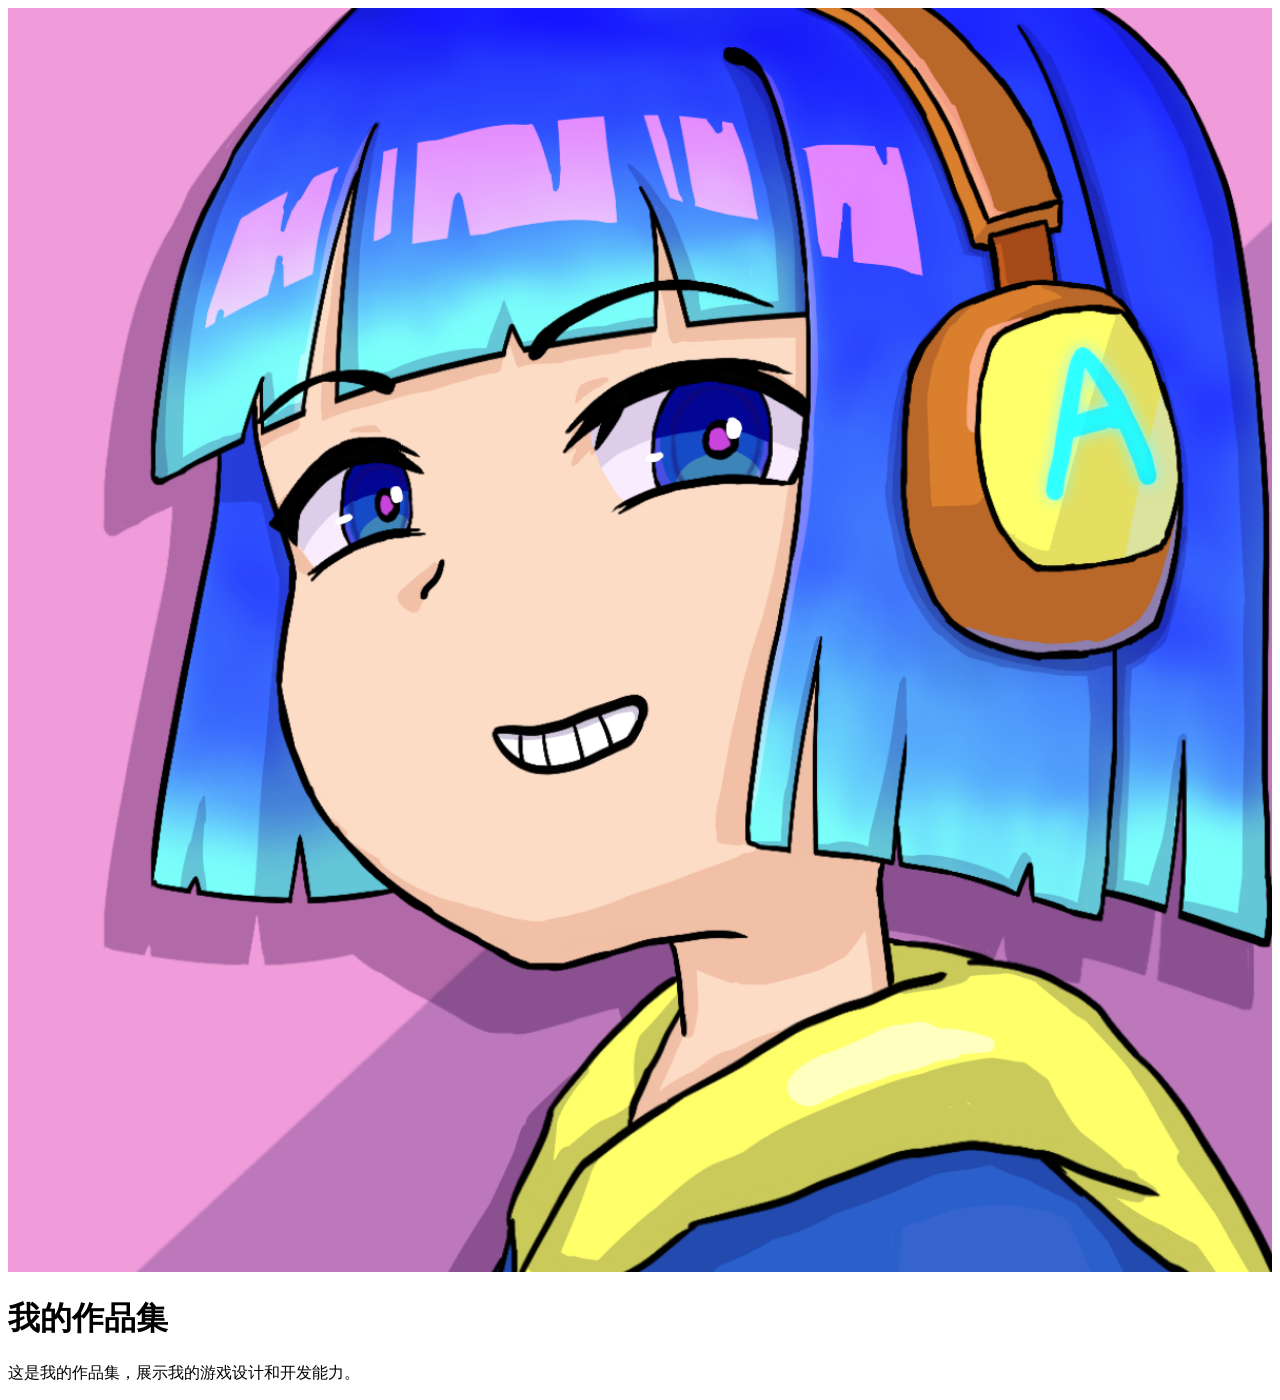
==== index.html @ f69d7b2d "搭建了网页的基本骨架" ====
<!DOCTYPE html>
<html lang="zh-CN">
<meta charset="UTF-8">
<title>我的作品集</title>
<meta name="viewport" content="width=device-width,initial-scale=1">
<link rel="stylesheet" href="">
<style>
</style>
<script src=""></script>
<body>

<img src="assets/img/Profile.png" alt="我的头像" style="width:100%">

<div class="">
 <h1>我的作品集</h1>
 <p>这是我的作品集，展示我的游戏设计和开发能力。</p>
</div>

</body>
</html>
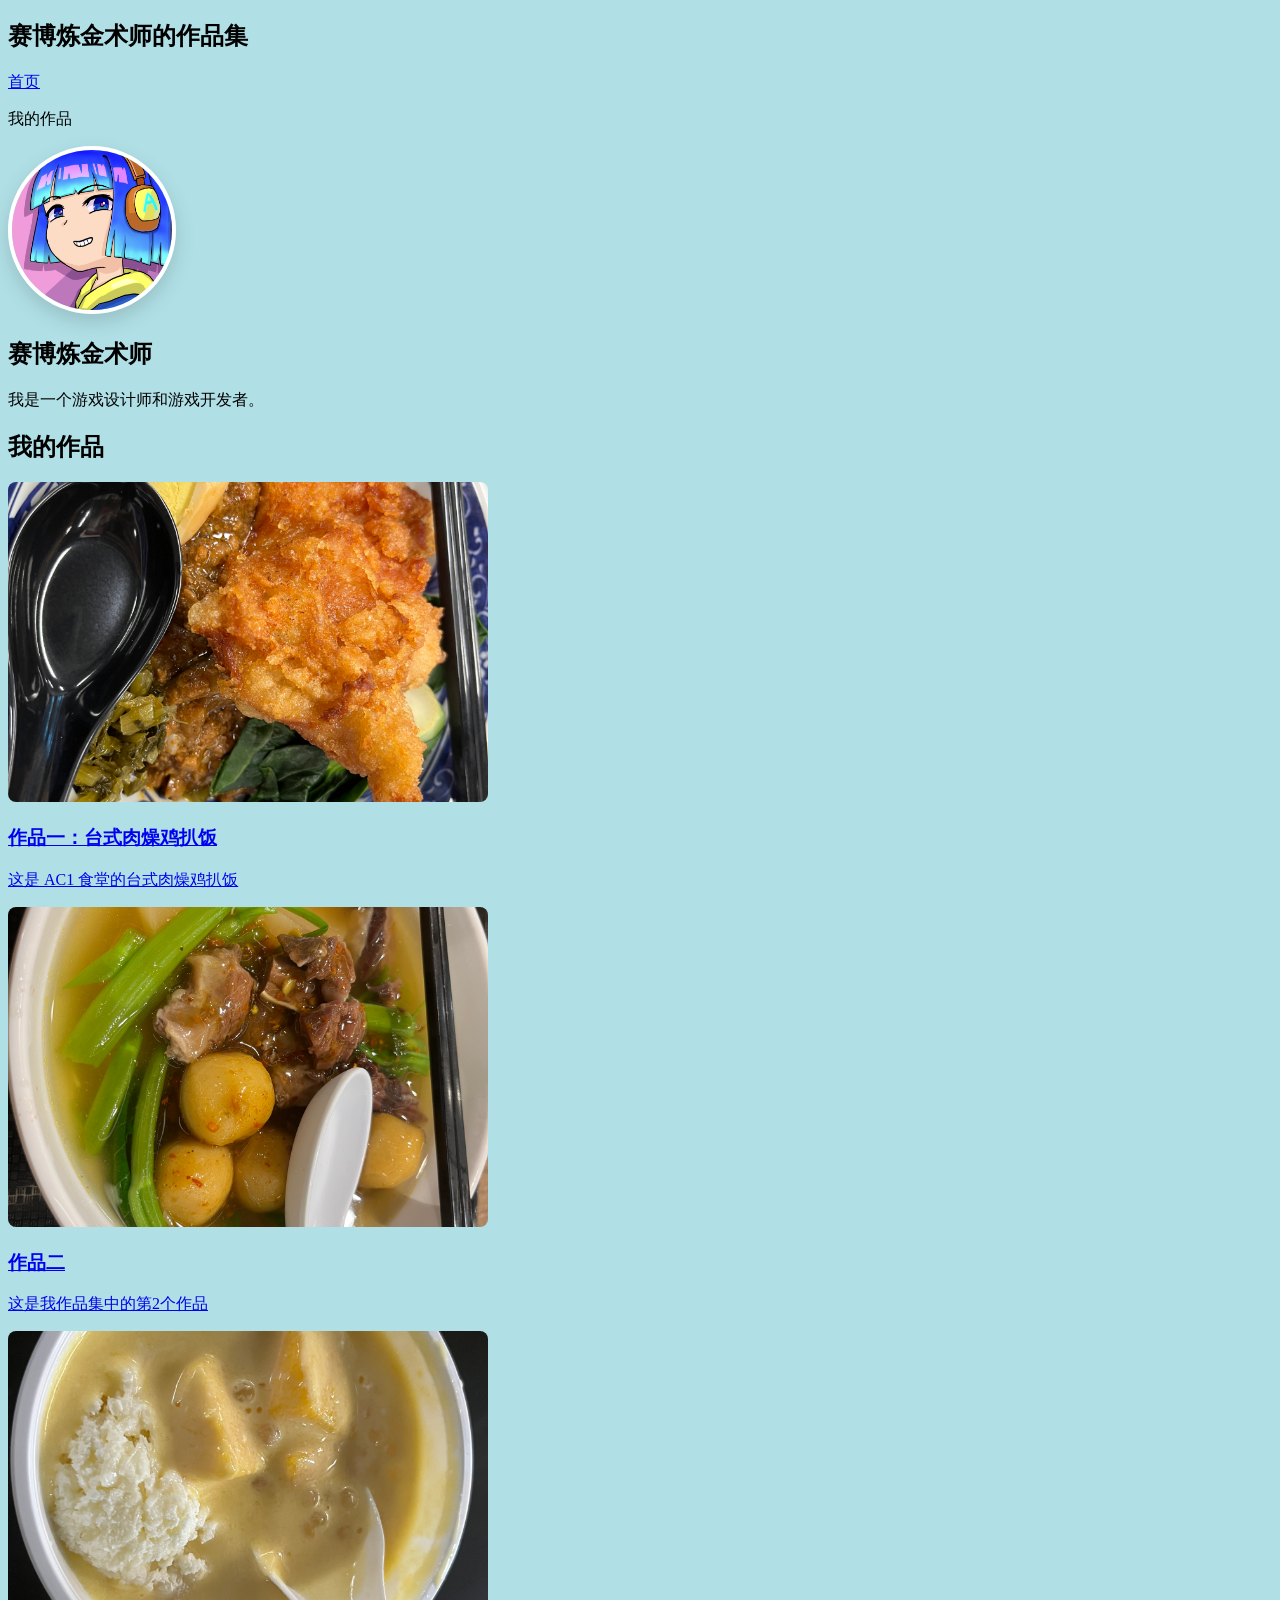
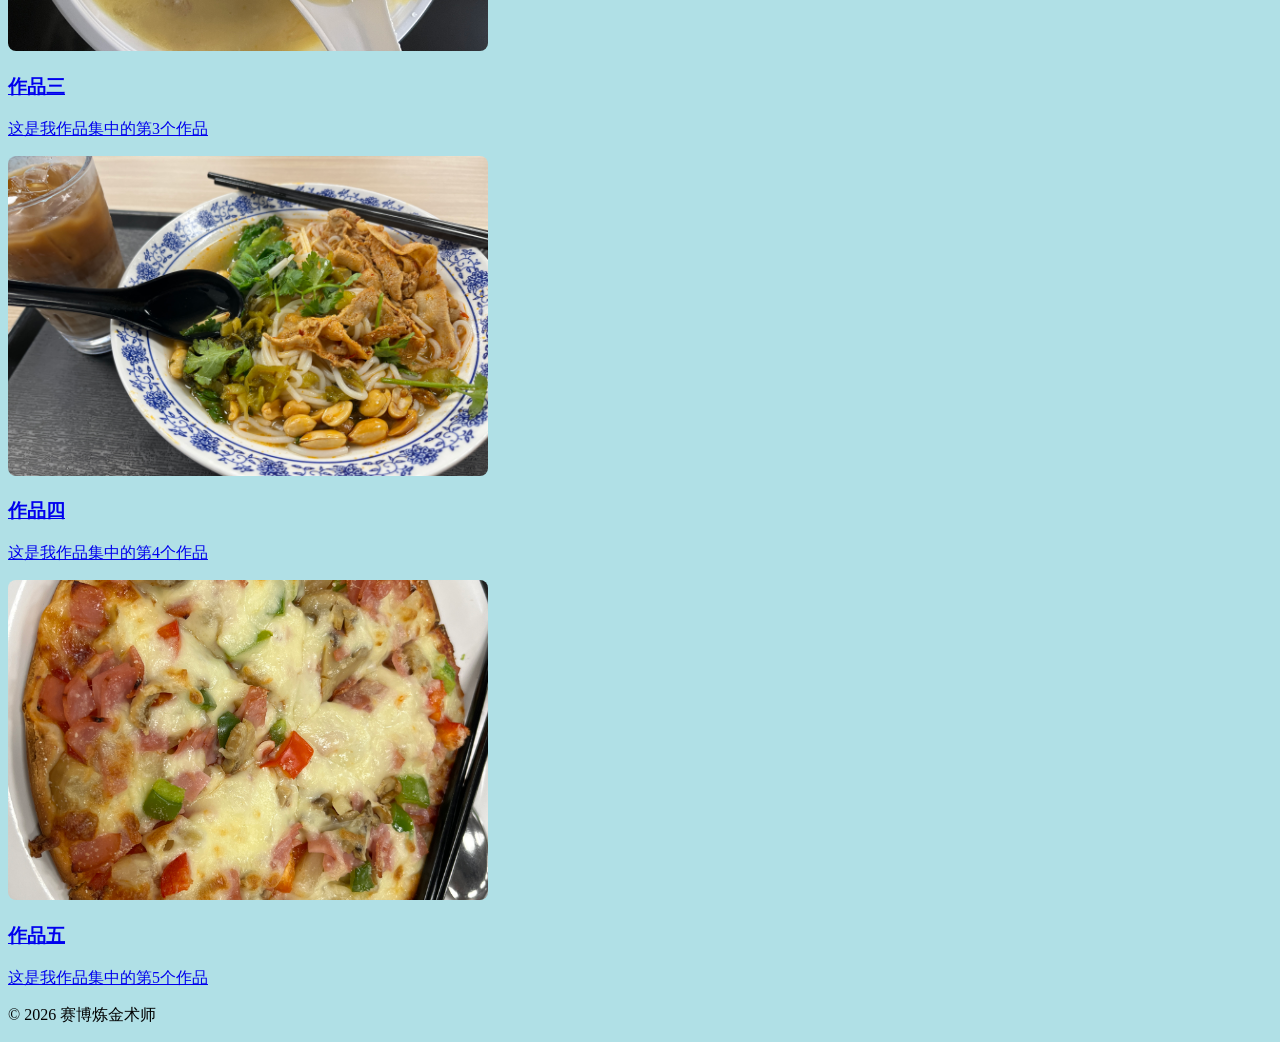
==== commit 94d71d69: "搭建了简陋版本的网页" ====
--- a/index.html
+++ b/index.html
@@ -1,20 +1,89 @@
 <!DOCTYPE html>
 <html lang="zh-CN">
-<meta charset="UTF-8">
-<title>我的作品集</title>
-<meta name="viewport" content="width=device-width,initial-scale=1">
-<link rel="stylesheet" href="">
-<style>
-</style>
-<script src=""></script>
+<head>
+    <meta charset="UTF-8">
+    <meta name="viewport" content="width=device-width,initial-scale=1">
+    <title>我的作品集</title>
+    <link rel="stylesheet" href="assets/css/style.css">
+    <!-- <script src="assets/js/main.js"></script> -->
+</head>
+
 <body>
+    <header>
+        <nav>
+            <div class="nav_left">
+                <h1>赛博炼金术师的作品集</h1>
+            </div>
+            <div class="nav_right">
+                <a href="../index.html">首页</a>
+                <p> 我的作品 </p> <!-- 这里想弄一个鼠标悬浮在这里时出现下拉菜单，可以选择5个作品，然后跳转到对应页面 -->
+            </div>
+        </nav>
+    </header>
 
-<img src="assets/img/Profile.png" alt="我的头像" style="width:100%">
+    <main>  
+        <div class="left">
+            <img class="avatar" src="assets/img/avatar.png" alt="我的头像">
+            <h2>赛博炼金术师</h2>
+            <p>我是一个游戏设计师和游戏开发者。</p>
+        </div>
 
-<div class="">
- <h1>我的作品集</h1>
- <p>这是我的作品集，展示我的游戏设计和开发能力。</p>
-</div>
+        <div class="right">
+            <h2>我的作品</h2>
+            <div class="card">
+                <a href="works/work1.html">
+                    <img class="card_image" src="assets/img/placeholders/work1.jpg" alt="我的1号作品" loading="lazy">
+                    <div class="card_content">
+                        <h3>作品一：台式肉燥鸡扒饭</h3>
+                        <p>这是 AC1 食堂的台式肉燥鸡扒饭</p>
+                    </div>
+                </a>
+            </div>
 
+            <div class="card">
+                <a href="works/work2.html">
+                    <img class="card_image" src="assets/img/placeholders/work2.jpg" alt="我的2号作品" loading="lazy">
+                    <div class="card_content">
+                        <h3>作品二</h3>
+                        <p>这是我作品集中的第2个作品</p>
+                    </div>
+                </a>
+            </div>
+
+            <div class="card">
+                <a href="works/work3.html">
+                    <img class="card_image" src="assets/img/placeholders/work3.jpg" alt="我的3号作品" loading="lazy">
+                    <div class="card_content">
+                        <h3>作品三</h3>
+                        <p>这是我作品集中的第3个作品</p>
+                    </div>
+                </a>
+            </div>
+
+            <div class="card">
+                <a href="works/work4.html">
+                    <img class="card_image" src="assets/img/placeholders/work4.jpg" alt="我的4号作品" loading="lazy">
+                    <div class="card_content">
+                        <h3>作品四</h3>
+                        <p>这是我作品集中的第4个作品</p>
+                    </div>
+                </a>
+            </div>
+
+            <div class="card">
+                <a href="works/work5.html">
+                    <img class="card_image" src="assets/img/placeholders/work5.jpg" alt="我的5号作品" loading="lazy">
+                    <div class="card_content">
+                        <h3>作品五</h3>
+                        <p>这是我作品集中的第5个作品</p>
+                    </div>
+                </a>
+            </div>
+        </div>
+    </main>
+    
+    <footer>
+        <p> &copy; 2026 赛博炼金术师</p>
+    </footer>
 </body>
 </html>
--- a/assets/css/style.css
+++ b/assets/css/style.css
@@ -0,0 +1,32 @@
+body {
+  background-color: powderblue;
+}
+
+/* For index.html */
+
+.avatar{
+    width: 160px;
+    height: 160px;
+    border-radius: 50%;
+    object-fit: cover;
+    object-position: center;
+    border: 4px solid #ffffff;
+    box-shadow: 0 8px 20px rgba(0, 0, 0, .15);
+}
+
+.card_image{
+    width: 480px;
+    height: 320px;
+    border-radius: 8px;
+    object-fit: cover;
+    object-position: center;
+}
+
+/* For specific work pages */
+.work_image{
+    width: 600px;
+    height: 400px;
+    border-radius: 8px;
+    object-fit: cover;
+    object-position: center;
+}
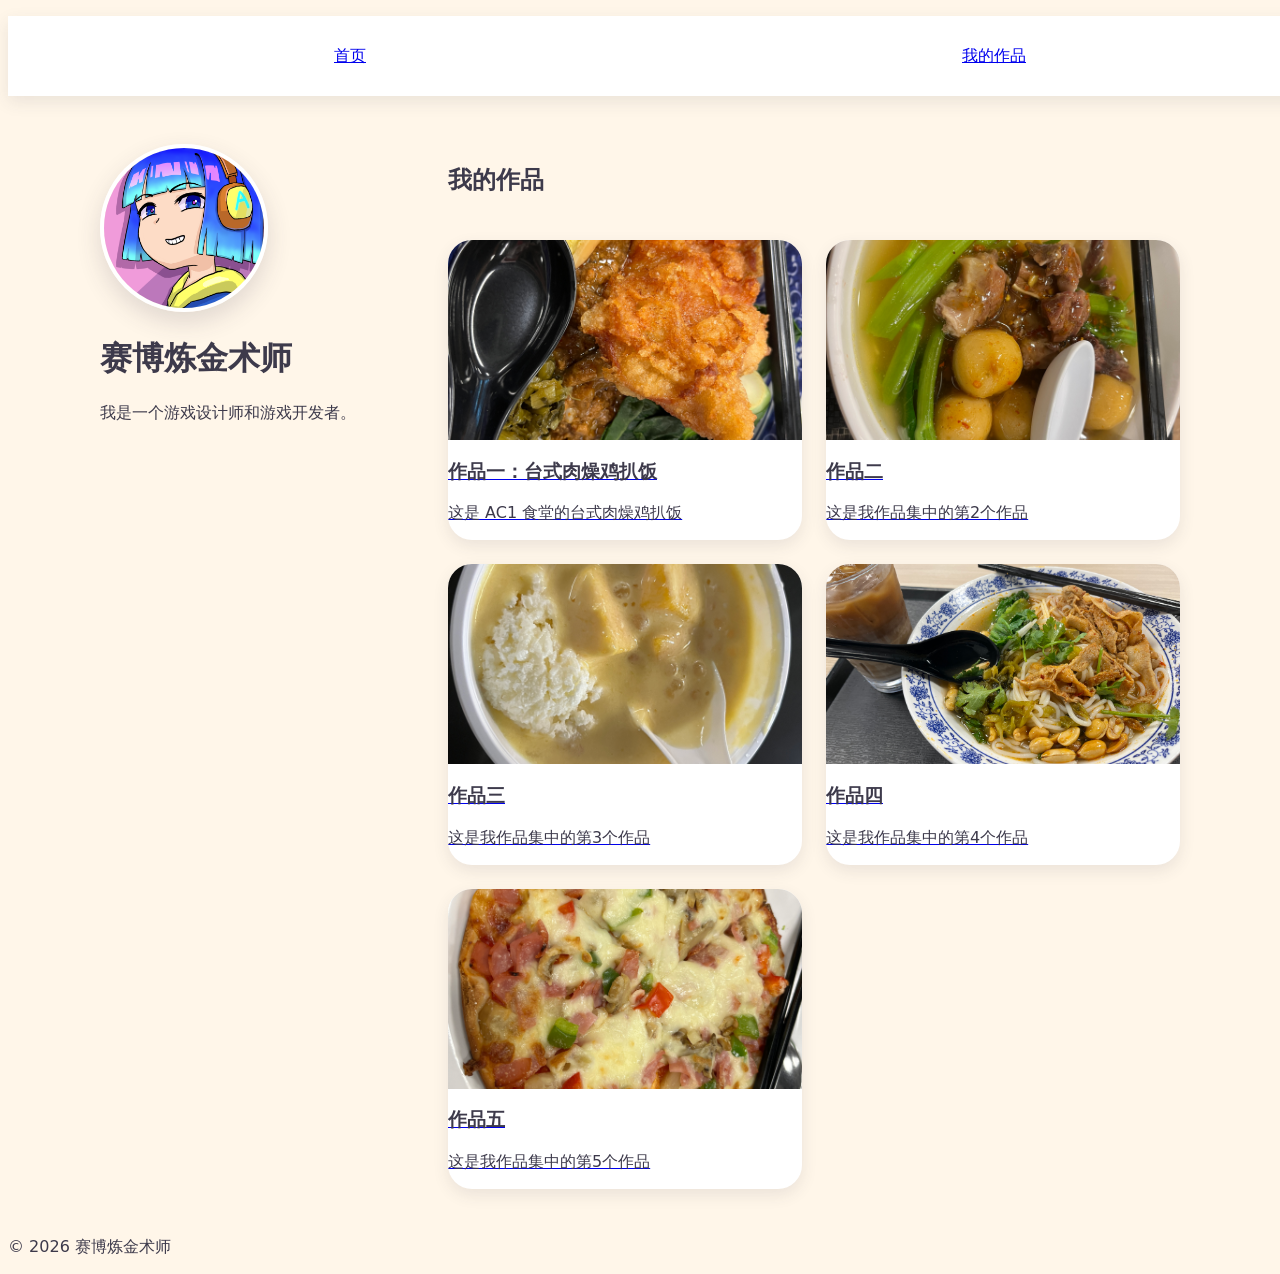
==== commit afba3395: "一些基础样式" ====
--- a/index.html
+++ b/index.html
@@ -5,26 +5,16 @@
     <meta name="viewport" content="width=device-width,initial-scale=1">
     <title>我的作品集</title>
     <link rel="stylesheet" href="assets/css/style.css">
-    <!-- <script src="assets/js/main.js"></script> -->
+    <script src="assets/js/main.js" defer></script>
 </head>
 
 <body>
-    <header>
-        <nav>
-            <div class="nav_left">
-                <h1>赛博炼金术师的作品集</h1>
-            </div>
-            <div class="nav_right">
-                <a href="../index.html">首页</a>
-                <p> 我的作品 </p> <!-- 这里想弄一个鼠标悬浮在这里时出现下拉菜单，可以选择5个作品，然后跳转到对应页面 -->
-            </div>
-        </nav>
-    </header>
-
+    <nav id="site-nav"></nav>
+    
     <main>  
         <div class="left">
             <img class="avatar" src="assets/img/avatar.png" alt="我的头像">
-            <h2>赛博炼金术师</h2>
+            <h1>赛博炼金术师</h1>
             <p>我是一个游戏设计师和游戏开发者。</p>
         </div>
 
--- a/assets/css/style.css
+++ b/assets/css/style.css
@@ -1,6 +1,88 @@
+:root {
+  /* 色板：奶油底 + 糖果强调色 */
+  --color-bg: #FFF6E9;            /* 奶油底色 */
+  --color-surface: #FFFFFF;       /* 卡片/导航表面 */
+  --color-text: #3D3A4B;          /* 正文（不用纯黑，更柔和） */
+  --color-primary: #FF6B9D;       /* 主色：蜜桃粉 */
+  --accent-yellow: #FFD166;
+  --accent-mint: #06D6A0;
+  --accent-blue: #4CC9F0;
+  --accent-purple: #B388FF;
+
+  /* 圆角：多巴胺风 = 大圆角 */
+  --radius-sm: 10px;
+  --radius-lg: 24px;
+  --radius-pill: 999px;           /* 胶囊形 */
+
+  /* 阴影：软软地浮起来 */
+  --shadow-soft: 0 6px 16px rgba(61, 58, 75, 0.10);
+  --shadow-pop: 0 10px 24px rgba(61, 58, 75, 0.16);
+
+  /* 字体栈：从用户电脑里挨个找，找到哪个用哪个 */
+  --font-body: system-ui, -apple-system, "PingFang SC", "Microsoft YaHei", sans-serif;
+}
+
 body {
-  background-color: powderblue;
+  background-color: var(--color-bg);
 }
+
+h1 {
+    color: var(--color-text);
+    font-family: var(--font-body);
+}
+
+h2 {
+    color: var(--color-text);
+    font-family: var(--font-body);
+}
+
+h3 {
+    color: var(--color-text);
+    font-family: var(--font-body);
+}
+
+p {
+    color: var(--color-text);
+    font-family: var(--font-body);
+}
+
+main {
+  display: grid;
+  grid-template-columns: 300px 1fr;  /* 左列固定 300px，1fr = 剩余空间全给右列 */
+  gap: 48px;
+  max-width: 1080px;
+  margin: 0 auto;                    /* 整块居中 */
+  padding: 32px 24px;
+  align-items: start;                /* 两列各自从顶部开始，不互相拉伸 */
+}
+@media (max-width: 768px) {   /* 视口 ≤768px 时生效 */
+  main { grid-template-columns: 1fr; }
+}
+
+
+/* For navigation bar */
+.nav-menu{
+    background-color: var(--color-surface);
+    box-shadow: var(--shadow-soft);
+    width: 100%;
+    height: 80px;
+
+    list-style: none;
+    display: flex;
+    gap: 24px;
+    align-items: center;
+    justify-content: space-around;
+}
+
+.dropdown{
+    background-color: var(--color-surface);
+    box-shadow: var(--shadow-soft);
+    display: none;
+    position: absolute;
+    list-style: none;
+}
+.nav-menu li:hover .dropdown { display: block; }        /* 鼠标悬浮 */
+.nav-menu li:focus-within .dropdown { display: block; } /* 键盘 Tab 聚焦到菜单内任一链接 */
 
 /* For index.html */
 
@@ -10,16 +92,33 @@
     border-radius: 50%;
     object-fit: cover;
     object-position: center;
-    border: 4px solid #ffffff;
-    box-shadow: 0 8px 20px rgba(0, 0, 0, .15);
+    border: 4px solid var(--color-surface);
+    box-shadow: var(--shadow-pop);
 }
 
-.card_image{
-    width: 480px;
-    height: 320px;
-    border-radius: 8px;
-    object-fit: cover;
-    object-position: center;
+.right {
+  display: grid;
+  grid-template-columns: repeat(auto-fill, minmax(260px, 1fr));
+  gap: 24px;
+}
+.right h2 { grid-column: 1 / -1; }  /* 标题横跨所有列，独占一行 */
+
+.card {
+  background-color: var(--color-surface);
+  border-radius: var(--radius-lg);
+  overflow: hidden;                  /* 卡片圆角裁掉内部图片的方角 */
+  box-shadow: var(--shadow-soft);
+  transition: transform 0.25s ease, box-shadow 0.25s ease;
+}
+.card:hover {
+  transform: translateY(-6px);       /* 悬浮时上浮 */
+  box-shadow: var(--shadow-pop);
+}
+.card_image {
+  width: 100%;
+  height: 200px;
+  object-fit: cover;
+  display: block;   /* ★ img 默认是 inline，底边会留出几像素缝隙（基线对齐导致），display:block 根治 */
 }
 
 /* For specific work pages */
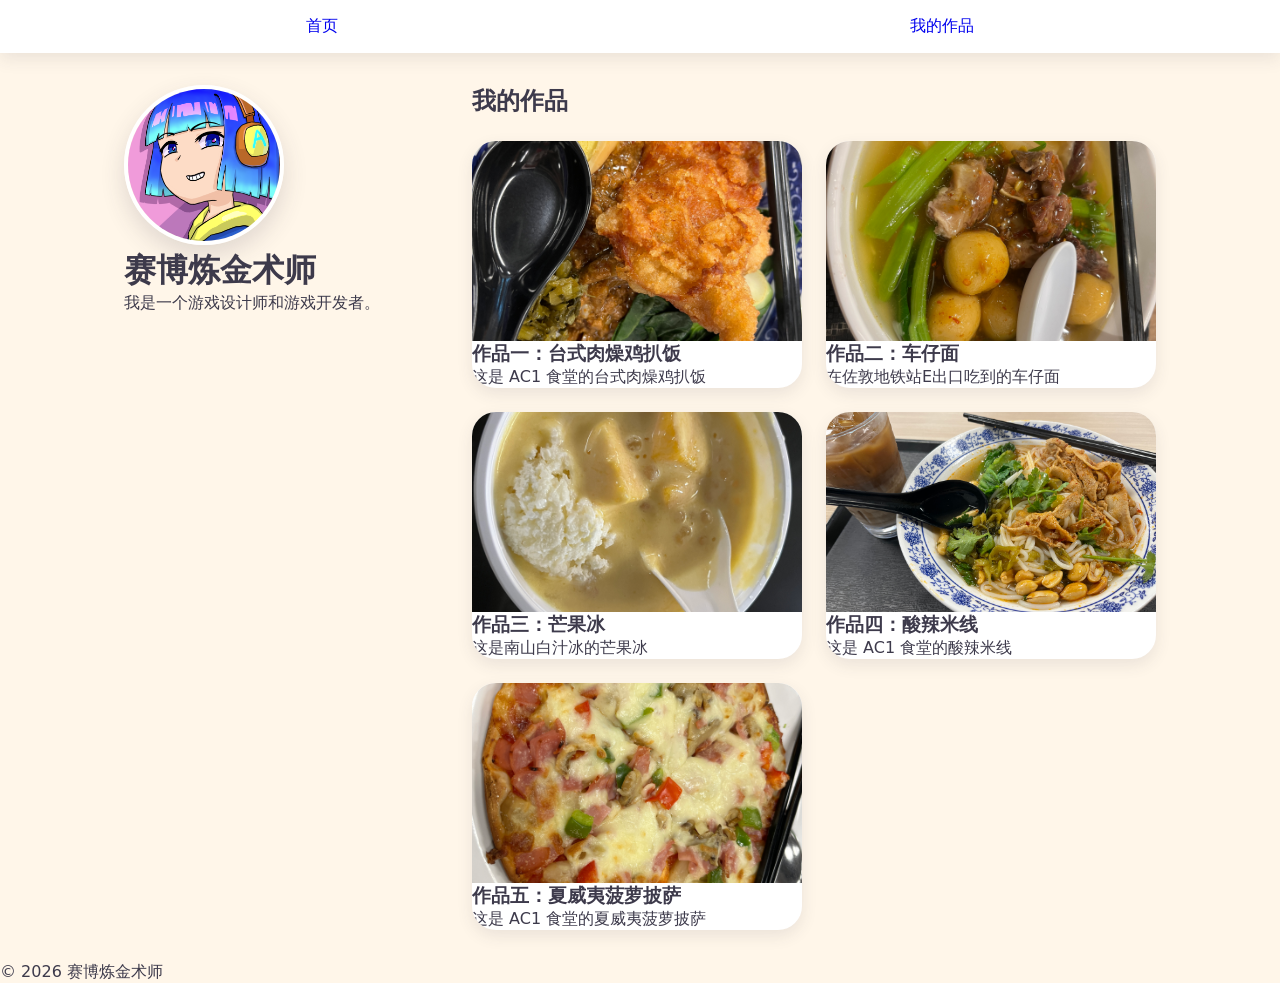
==== commit c6d2a9dc: "添加了5个作品的页面" ====
--- a/index.html
+++ b/index.html
@@ -10,7 +10,7 @@
 
 <body>
     <nav id="site-nav"></nav>
-    
+
     <main>  
         <div class="left">
             <img class="avatar" src="assets/img/avatar.png" alt="我的头像">
@@ -34,8 +34,8 @@
                 <a href="works/work2.html">
                     <img class="card_image" src="assets/img/placeholders/work2.jpg" alt="我的2号作品" loading="lazy">
                     <div class="card_content">
-                        <h3>作品二</h3>
-                        <p>这是我作品集中的第2个作品</p>
+                        <h3>作品二：车仔面</h3>
+                        <p>在佐敦地铁站E出口吃到的车仔面</p>
                     </div>
                 </a>
             </div>
@@ -44,8 +44,8 @@
                 <a href="works/work3.html">
                     <img class="card_image" src="assets/img/placeholders/work3.jpg" alt="我的3号作品" loading="lazy">
                     <div class="card_content">
-                        <h3>作品三</h3>
-                        <p>这是我作品集中的第3个作品</p>
+                        <h3>作品三：芒果冰</h3>
+                        <p>这是南山白汁冰的芒果冰</p>
                     </div>
                 </a>
             </div>
@@ -54,8 +54,8 @@
                 <a href="works/work4.html">
                     <img class="card_image" src="assets/img/placeholders/work4.jpg" alt="我的4号作品" loading="lazy">
                     <div class="card_content">
-                        <h3>作品四</h3>
-                        <p>这是我作品集中的第4个作品</p>
+                        <h3>作品四：酸辣米线</h3>
+                        <p>这是 AC1 食堂的酸辣米线</p>
                     </div>
                 </a>
             </div>
@@ -64,8 +64,8 @@
                 <a href="works/work5.html">
                     <img class="card_image" src="assets/img/placeholders/work5.jpg" alt="我的5号作品" loading="lazy">
                     <div class="card_content">
-                        <h3>作品五</h3>
-                        <p>这是我作品集中的第5个作品</p>
+                        <h3>作品五：夏威夷菠萝披萨</h3>
+                        <p>这是 AC1 食堂的夏威夷菠萝披萨</p>
                     </div>
                 </a>
             </div>
--- a/assets/css/style.css
+++ b/assets/css/style.css
@@ -21,6 +21,8 @@
   /* 字体栈：从用户电脑里挨个找，找到哪个用哪个 */
   --font-body: system-ui, -apple-system, "PingFang SC", "Microsoft YaHei", sans-serif;
 }
+
+* { margin: 0; box-sizing: border-box; }
 
 body {
   background-color: var(--color-bg);
@@ -46,32 +48,27 @@
     font-family: var(--font-body);
 }
 
-main {
-  display: grid;
-  grid-template-columns: 300px 1fr;  /* 左列固定 300px，1fr = 剩余空间全给右列 */
-  gap: 48px;
-  max-width: 1080px;
-  margin: 0 auto;                    /* 整块居中 */
-  padding: 32px 24px;
-  align-items: start;                /* 两列各自从顶部开始，不互相拉伸 */
+a {
+  text-decoration: none;
 }
-@media (max-width: 768px) {   /* 视口 ≤768px 时生效 */
-  main { grid-template-columns: 1fr; }
+a:hover {
+  color: var(--color-primary);
 }
-
 
 /* For navigation bar */
 .nav-menu{
     background-color: var(--color-surface);
     box-shadow: var(--shadow-soft);
     width: 100%;
-    height: 80px;
+    padding: 16px 32px;
 
     list-style: none;
     display: flex;
     gap: 24px;
     align-items: center;
     justify-content: space-around;
+    position: sticky;
+    top: 0;
 }
 
 .dropdown{
@@ -85,6 +82,18 @@
 .nav-menu li:focus-within .dropdown { display: block; } /* 键盘 Tab 聚焦到菜单内任一链接 */
 
 /* For index.html */
+main:has(.left) {
+  display: grid;
+  grid-template-columns: 300px 1fr;  /* 左列固定 300px，1fr = 剩余空间全给右列 */
+  gap: 48px;
+  max-width: 1080px;
+  margin: 0 auto;                    /* 整块居中 */
+  padding: 32px 24px;
+  align-items: start;                /* 两列各自从顶部开始，不互相拉伸 */
+}
+@media (max-width: 768px) {   /* 视口 ≤768px 时生效 */
+  main { grid-template-columns: 1fr; }
+}
 
 .avatar{
     width: 160px;
@@ -122,6 +131,14 @@
 }
 
 /* For specific work pages */
+main {
+  gap: 48px;
+  max-width: 1080px;
+  margin: 0 auto;                    /* 整块居中 */
+  padding: 32px 24px;
+  align-items: start;                /* 两列各自从顶部开始，不互相拉伸 */
+}
+
 .work_image{
     width: 600px;
     height: 400px;
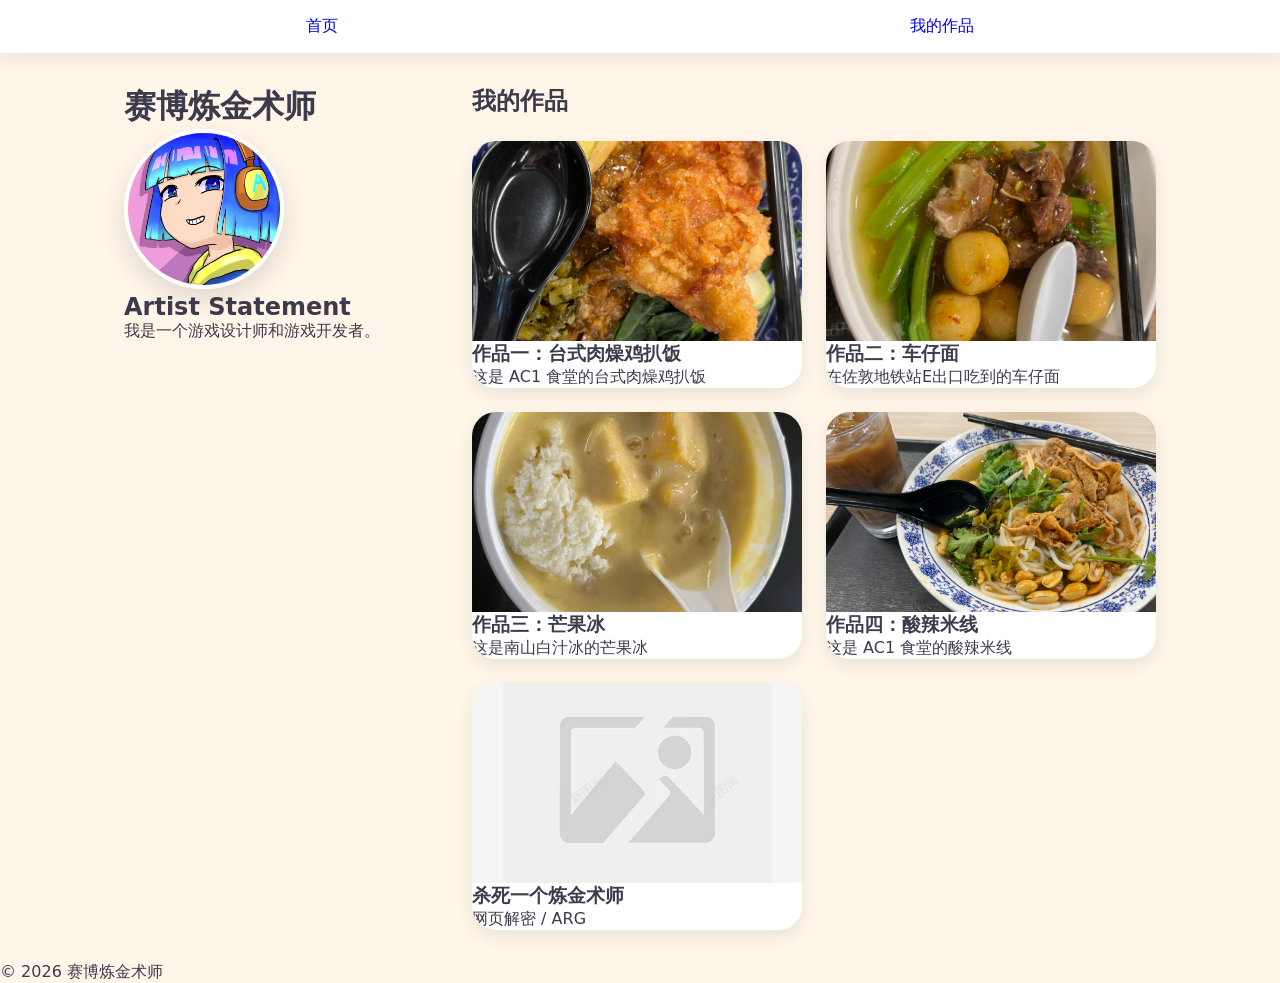
==== commit 627dbbf4: "修改了work5的样式" ====
--- a/index.html
+++ b/index.html
@@ -13,8 +13,9 @@
 
     <main>  
         <div class="left">
-            <img class="avatar" src="assets/img/avatar.png" alt="我的头像">
             <h1>赛博炼金术师</h1>
+            <img class="avatar" src="assets/img/index/avatar.png" alt="我的头像">
+            <h2>Artist Statement</h2>
             <p>我是一个游戏设计师和游戏开发者。</p>
         </div>
 
@@ -62,10 +63,10 @@
 
             <div class="card">
                 <a href="works/work5.html">
-                    <img class="card_image" src="assets/img/placeholders/work5.jpg" alt="我的5号作品" loading="lazy">
+                    <img class="card_image" src="assets/img/index/work5.webp" alt="我的5号作品" loading="lazy">
                     <div class="card_content">
-                        <h3>作品五：夏威夷菠萝披萨</h3>
-                        <p>这是 AC1 食堂的夏威夷菠萝披萨</p>
+                        <h3>杀死一个炼金术师</h3>
+                        <p>网页解密 / ARG</p>
                     </div>
                 </a>
             </div>
